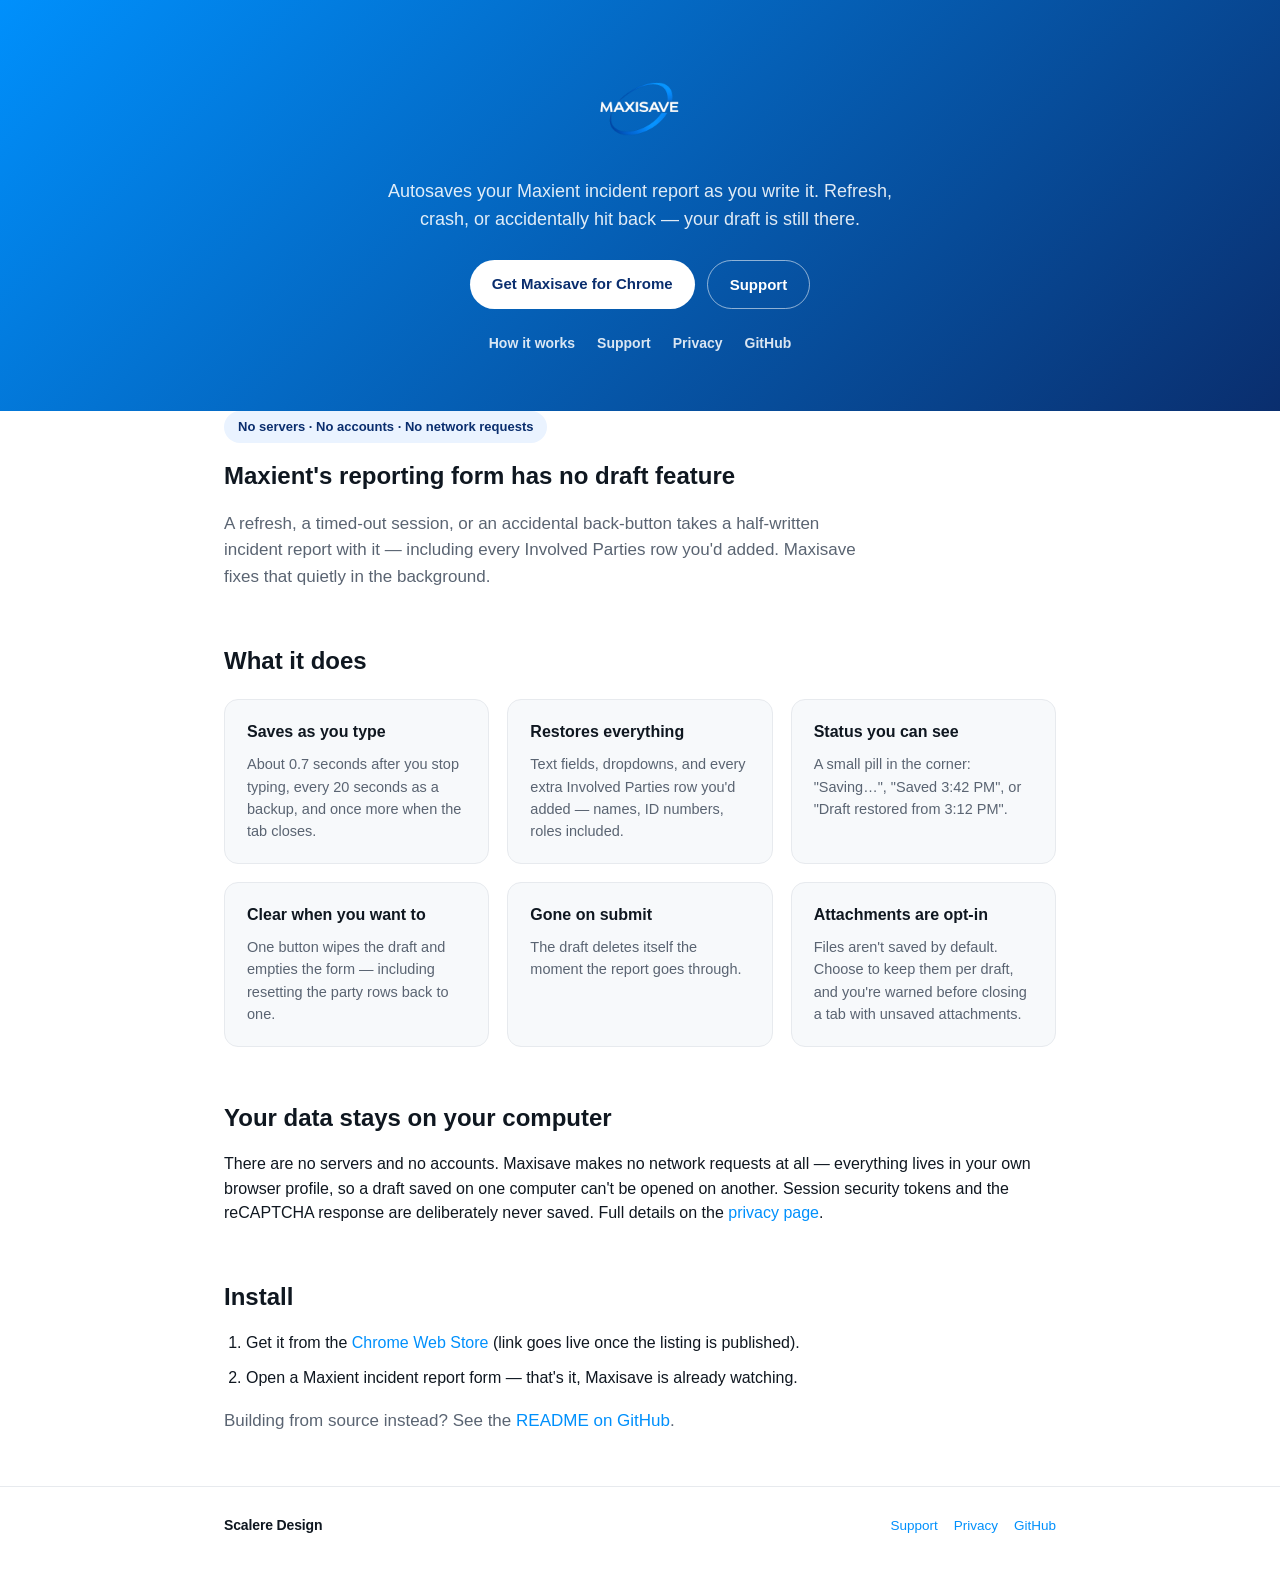
==== docs/index.html @ 933a4d2f "Maxisave v1.0.0 — Chrome extension, homepage, support and privacy pages Autosaves the Maxient incide" ====
<!DOCTYPE html>
<html lang="en">
<head>
<meta charset="utf-8">
<meta name="viewport" content="width=device-width, initial-scale=1">
<title>Maxisave — never lose a report draft again</title>
<meta name="description" content="Maxisave autosaves your in-progress Maxient incident report to your own browser, restores it after a refresh, and clears it when you submit.">
<link rel="icon" href="assets/icon-512.png">
<link rel="stylesheet" href="assets/site.css">
</head>
<body>

<header class="site">
  <div class="wrap">
    <img class="mark" src="assets/logo-transparent.png" alt="Maxisave">
    <p class="tagline">Autosaves your Maxient incident report as you write it. Refresh, crash, or accidentally hit back — your draft is still there.</p>
    <div class="cta-row">
      <a class="btn btn-primary" href="https://chromewebstore.google.com/">Get Maxisave for Chrome</a>
      <a class="btn btn-ghost" href="support.html">Support</a>
    </div>
    <nav class="site">
      <a href="#how-it-works">How it works</a>
      <a href="support.html">Support</a>
      <a href="privacy.html">Privacy</a>
      <a href="https://github.com/eliscalere/MAXISAVE">GitHub</a>
    </nav>
  </div>
</header>

<main class="wrap">

  <section>
    <span class="badge">No servers · No accounts · No network requests</span>
    <h2 style="margin-top:14px;">Maxient's reporting form has no draft feature</h2>
    <p class="lede">
      A refresh, a timed-out session, or an accidental back-button takes a
      half-written incident report with it — including every Involved Parties
      row you'd added. Maxisave fixes that quietly in the background.
    </p>
  </section>

  <section id="how-it-works">
    <h2>What it does</h2>
    <div class="grid">
      <div class="card">
        <h3>Saves as you type</h3>
        <p>About 0.7 seconds after you stop typing, every 20 seconds as a backup, and once more when the tab closes.</p>
      </div>
      <div class="card">
        <h3>Restores everything</h3>
        <p>Text fields, dropdowns, and every extra Involved Parties row you'd added — names, ID numbers, roles included.</p>
      </div>
      <div class="card">
        <h3>Status you can see</h3>
        <p>A small pill in the corner: "Saving…", "Saved 3:42 PM", or "Draft restored from 3:12 PM".</p>
      </div>
      <div class="card">
        <h3>Clear when you want to</h3>
        <p>One button wipes the draft and empties the form — including resetting the party rows back to one.</p>
      </div>
      <div class="card">
        <h3>Gone on submit</h3>
        <p>The draft deletes itself the moment the report goes through.</p>
      </div>
      <div class="card">
        <h3>Attachments are opt-in</h3>
        <p>Files aren't saved by default. Choose to keep them per draft, and you're warned before closing a tab with unsaved attachments.</p>
      </div>
    </div>
  </section>

  <section>
    <h2>Your data stays on your computer</h2>
    <p>
      There are no servers and no accounts. Maxisave makes no network requests
      at all — everything lives in your own browser profile, so a draft saved
      on one computer can't be opened on another. Session security tokens and
      the reCAPTCHA response are deliberately never saved. Full details on the
      <a href="privacy.html">privacy page</a>.
    </p>
  </section>

  <section>
    <h2>Install</h2>
    <ol class="steps">
      <li>Get it from the <a href="https://chromewebstore.google.com/">Chrome Web Store</a> (link goes live once the listing is published).</li>
      <li>Open a Maxient incident report form — that's it, Maxisave is already watching.</li>
    </ol>
    <p class="lede">Building from source instead? See the <a href="https://github.com/eliscalere/MAXISAVE">README on GitHub</a>.</p>
  </section>

</main>

<footer class="site">
  <div class="wrap">
    <div class="credit">
      <!-- TODO: swap in the real Scalere Design wordmark asset once supplied -->
      <span class="wordmark-fallback">Scalere Design</span>
    </div>
    <div class="links">
      <a href="support.html">Support</a>
      <a href="privacy.html">Privacy</a>
      <a href="https://github.com/eliscalere/MAXISAVE">GitHub</a>
    </div>
  </div>
</footer>

</body>
</html>
---- docs/assets/site.css ----
:root {
  --blue-bright: #0090fc;
  --blue-deep: #0a2e6e;
  --ink: #0f1720;
  --paper: #ffffff;
  --muted: #5a6472;
  --line: #e7eaee;
  --card: #f7f9fb;
  --radius: 14px;
  --max: 880px;
}

* { box-sizing: border-box; }

html, body {
  margin: 0;
  padding: 0;
  background: var(--paper);
  color: var(--ink);
  font-family: -apple-system, BlinkMacSystemFont, "Segoe UI", Roboto, Helvetica, Arial, sans-serif;
  line-height: 1.55;
}

a { color: var(--blue-bright); text-decoration: none; }
a:hover, a:focus-visible { text-decoration: underline; }

.wrap { max-width: var(--max); margin: 0 auto; padding: 0 24px; }

header.site {
  background: linear-gradient(135deg, var(--blue-bright), var(--blue-deep));
  color: #fff;
  padding: 64px 0 56px;
}

header.site .wrap { display: flex; flex-direction: column; align-items: center; text-align: center; gap: 18px; }
header.site img.mark { height: 96px; width: auto; }
header.site h1 { font-size: 40px; margin: 0; letter-spacing: 0.01em; }
header.site p.tagline { margin: 0; font-size: 18px; color: rgba(255,255,255,0.88); max-width: 520px; }

nav.site {
  display: flex; gap: 22px; margin-top: 6px; font-size: 14px; font-weight: 600;
}
nav.site a { color: rgba(255,255,255,0.85); }
nav.site a:hover { color: #fff; }

.cta-row { display: flex; gap: 12px; flex-wrap: wrap; justify-content: center; margin-top: 8px; }
.btn {
  display: inline-block; padding: 12px 22px; border-radius: 999px; font-weight: 700;
  font-size: 15px;
}
.btn-primary { background: #fff; color: var(--blue-deep); }
.btn-primary:hover { background: #eef4ff; text-decoration: none; }
.btn-ghost { border: 1.5px solid rgba(255,255,255,0.55); color: #fff; }
.btn-ghost:hover { border-color: #fff; text-decoration: none; }

main { padding: 56px 0 40px; }

section { margin-bottom: 52px; }
section h2 { font-size: 24px; margin: 0 0 14px; }
section h3 { font-size: 17px; margin: 22px 0 8px; }
section p { color: var(--ink); }
.lede { font-size: 17px; color: var(--muted); max-width: 640px; }

.grid {
  display: grid; grid-template-columns: repeat(auto-fit, minmax(230px, 1fr));
  gap: 18px; margin-top: 20px;
}
.card {
  background: var(--card); border: 1px solid var(--line); border-radius: var(--radius);
  padding: 20px 22px;
}
.card h3 { margin-top: 0; font-size: 16px; }
.card p { margin: 0; color: var(--muted); font-size: 14.5px; }

.badge {
  display: inline-flex; align-items: center; gap: 8px; font-size: 13px; font-weight: 700;
  color: var(--blue-deep); background: #eaf3ff; border-radius: 999px; padding: 6px 14px;
}

ol.steps { padding-left: 22px; }
ol.steps li { margin-bottom: 10px; }

code, pre {
  font-family: ui-monospace, SFMono-Regular, Menlo, monospace; font-size: 13.5px;
}
pre {
  background: #0f1720; color: #e7eaee; padding: 14px 16px; border-radius: 10px;
  overflow-x: auto;
}
code.inline {
  background: var(--card); border: 1px solid var(--line); border-radius: 6px;
  padding: 2px 6px;
}

.callout {
  border-left: 4px solid var(--blue-bright); background: var(--card);
  border-radius: 0 var(--radius) var(--radius) 0; padding: 16px 20px;
}
.callout.warn { border-left-color: #d97706; }

footer.site {
  border-top: 1px solid var(--line); padding: 28px 0 40px;
  color: var(--muted); font-size: 13.5px;
}
footer.site .wrap {
  display: flex; align-items: center; justify-content: space-between; flex-wrap: wrap; gap: 14px;
}
footer.site .credit { display: flex; align-items: center; gap: 8px; }
footer.site .credit img { height: 16px; width: auto; }
footer.site .links { display: flex; gap: 16px; }

.wordmark-fallback {
  font-weight: 800; letter-spacing: -0.01em; color: var(--ink); font-size: 14px;
}

@media (prefers-color-scheme: dark) {
  :root { --line: #232a33; --card: #11161d; --muted: #9aa4b2; --ink: #e7eaee; }
  html, body { background: #0b0f14; }
  code.inline { background: #11161d; border-color: #232a33; color: #e7eaee; }
  footer.site { border-top-color: #232a33; }
  .wordmark-fallback { color: #e7eaee; }
  .badge { background: #0f2540; color: #bcdcff; }
  .callout { background: #11161d; }
}

@media (max-width: 560px) {
  header.site h1 { font-size: 30px; }
  header.site img.mark { height: 72px; }
}
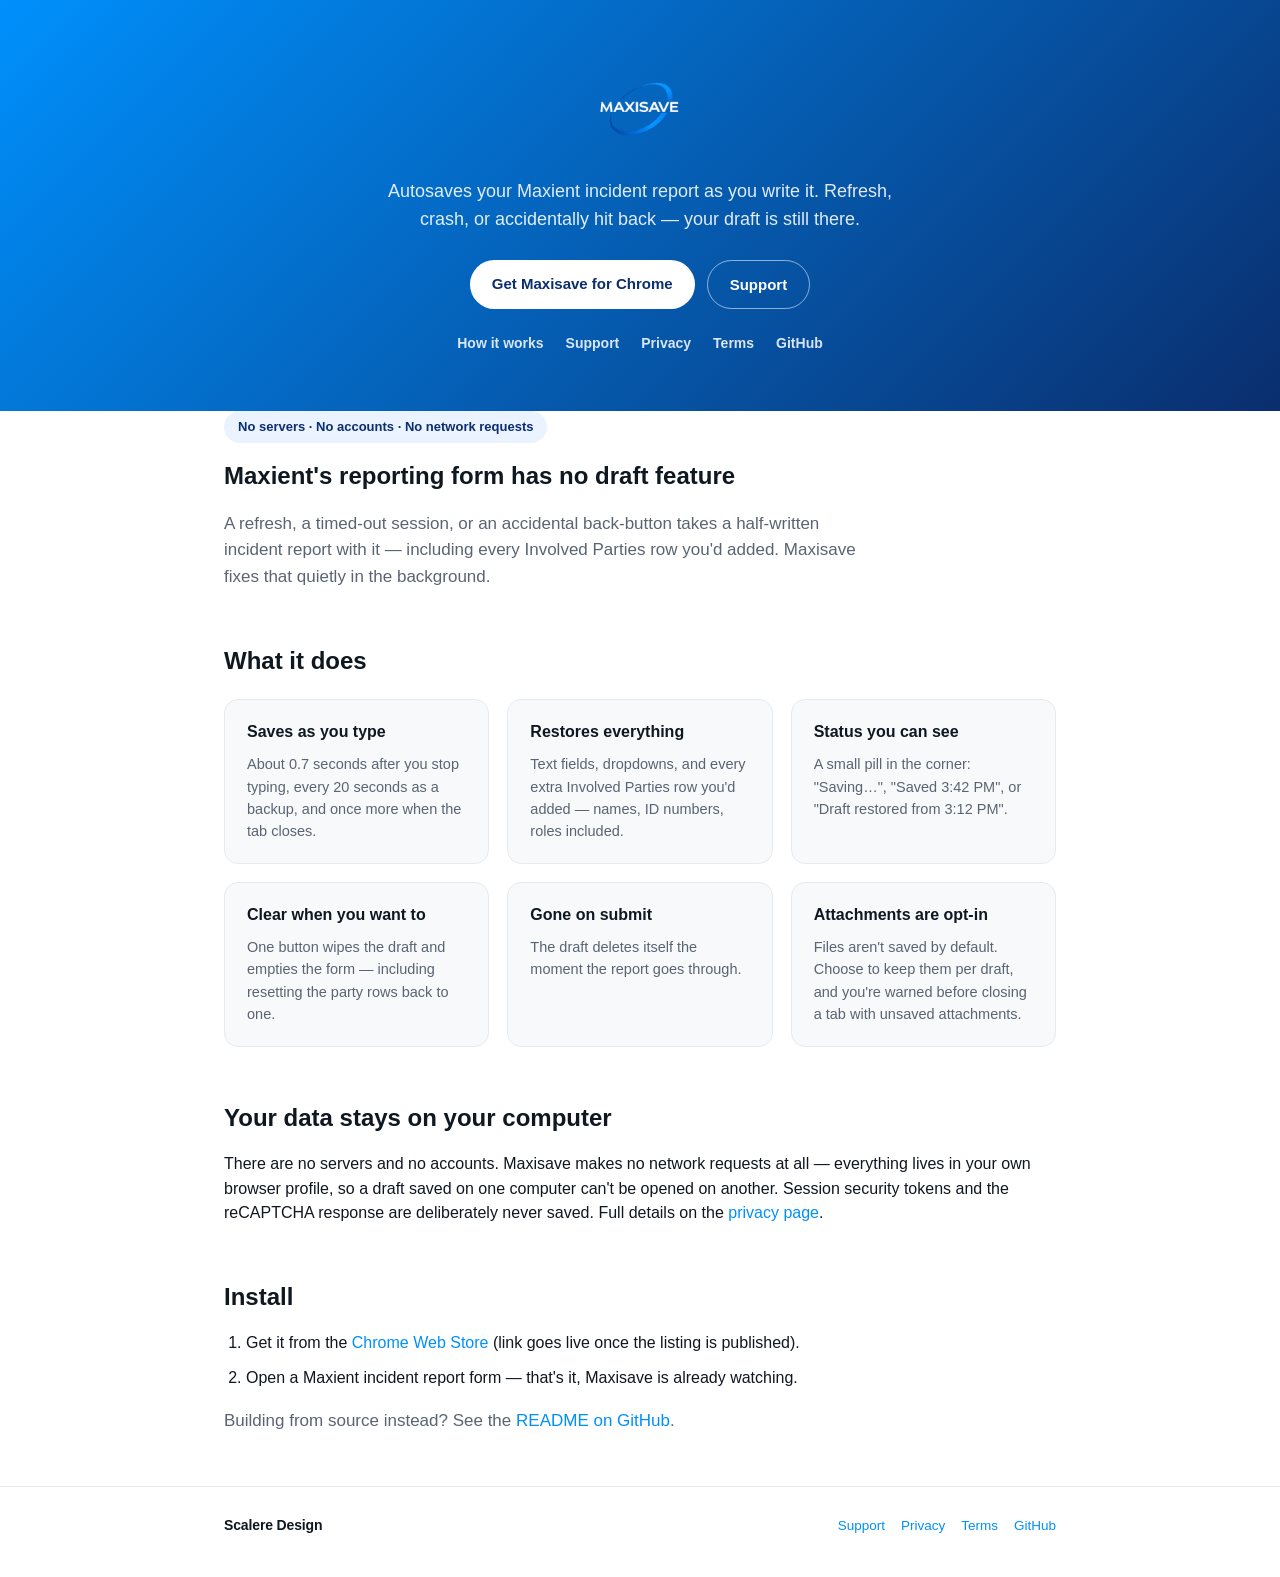
==== commit c0bee581: "Add Terms of Service page, update site nav and stale attachment/privacy claims Adds docs/tos.html (n" ====
--- a/docs/index.html
+++ b/docs/index.html
@@ -22,6 +22,7 @@
       <a href="#how-it-works">How it works</a>
       <a href="support.html">Support</a>
       <a href="privacy.html">Privacy</a>
+      <a href="tos.html">Terms</a>
       <a href="https://github.com/eliscalere/MAXISAVE">GitHub</a>
     </nav>
   </div>
@@ -100,6 +101,7 @@
     <div class="links">
       <a href="support.html">Support</a>
       <a href="privacy.html">Privacy</a>
+      <a href="tos.html">Terms</a>
       <a href="https://github.com/eliscalere/MAXISAVE">GitHub</a>
     </div>
   </div>
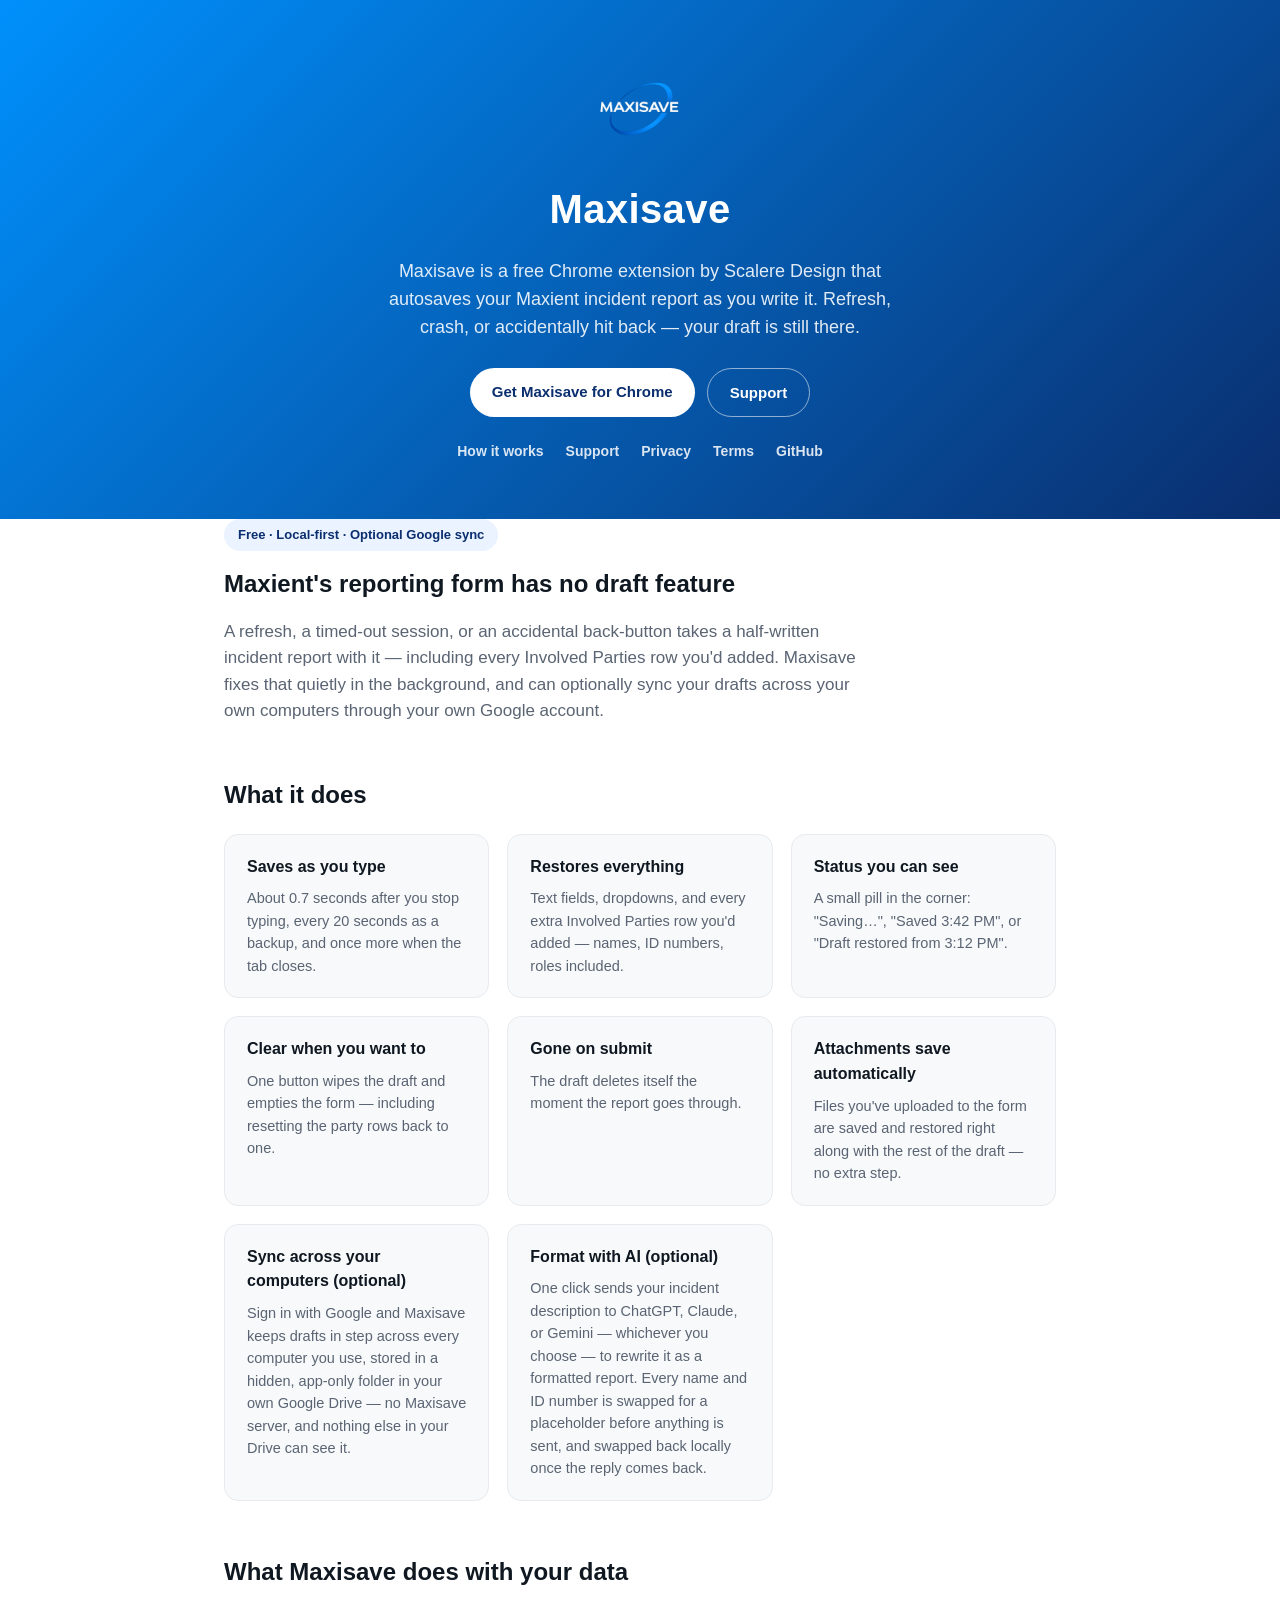
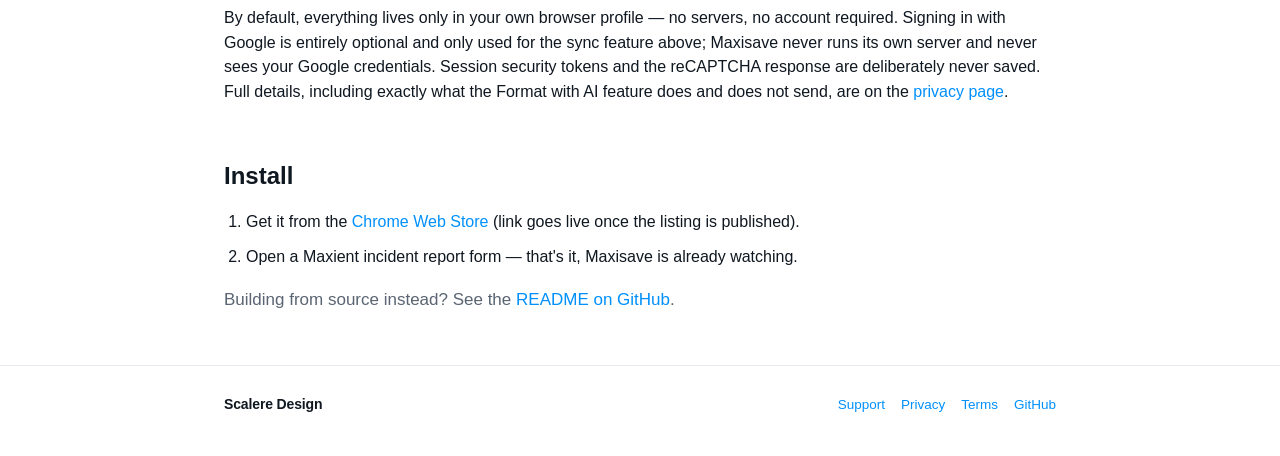
==== commit 284c9bef: "Update homepage to accurately describe current features and app name Homepage still described the pr" ====
--- a/docs/index.html
+++ b/docs/index.html
@@ -5,6 +5,7 @@
 <meta name="viewport" content="width=device-width, initial-scale=1">
 <title>Maxisave — never lose a report draft again</title>
 <meta name="description" content="Maxisave autosaves your in-progress Maxient incident report to your own browser, restores it after a refresh, and clears it when you submit.">
+<meta name="google-site-verification" content="Pc1jF8wEDpzUflb3e9vV8TN9-NvebkmBwI2I11r5iJk" />
 <link rel="icon" href="assets/icon-512.png">
 <link rel="stylesheet" href="assets/site.css">
 </head>
@@ -13,7 +14,8 @@
 <header class="site">
   <div class="wrap">
     <img class="mark" src="assets/logo-transparent.png" alt="Maxisave">
-    <p class="tagline">Autosaves your Maxient incident report as you write it. Refresh, crash, or accidentally hit back — your draft is still there.</p>
+    <h1>Maxisave</h1>
+    <p class="tagline">Maxisave is a free Chrome extension by Scalere Design that autosaves your Maxient incident report as you write it. Refresh, crash, or accidentally hit back — your draft is still there.</p>
     <div class="cta-row">
       <a class="btn btn-primary" href="https://chromewebstore.google.com/">Get Maxisave for Chrome</a>
       <a class="btn btn-ghost" href="support.html">Support</a>
@@ -31,12 +33,14 @@
 <main class="wrap">
 
   <section>
-    <span class="badge">No servers · No accounts · No network requests</span>
+    <span class="badge">Free · Local-first · Optional Google sync</span>
     <h2 style="margin-top:14px;">Maxient's reporting form has no draft feature</h2>
     <p class="lede">
       A refresh, a timed-out session, or an accidental back-button takes a
       half-written incident report with it — including every Involved Parties
-      row you'd added. Maxisave fixes that quietly in the background.
+      row you'd added. Maxisave fixes that quietly in the background, and can
+      optionally sync your drafts across your own computers through your own
+      Google account.
     </p>
   </section>
 
@@ -64,20 +68,30 @@
         <p>The draft deletes itself the moment the report goes through.</p>
       </div>
       <div class="card">
-        <h3>Attachments are opt-in</h3>
-        <p>Files aren't saved by default. Choose to keep them per draft, and you're warned before closing a tab with unsaved attachments.</p>
+        <h3>Attachments save automatically</h3>
+        <p>Files you've uploaded to the form are saved and restored right along with the rest of the draft — no extra step.</p>
+      </div>
+      <div class="card">
+        <h3>Sync across your computers (optional)</h3>
+        <p>Sign in with Google and Maxisave keeps drafts in step across every computer you use, stored in a hidden, app-only folder in your own Google Drive — no Maxisave server, and nothing else in your Drive can see it.</p>
+      </div>
+      <div class="card">
+        <h3>Format with AI (optional)</h3>
+        <p>One click sends your incident description to ChatGPT, Claude, or Gemini — whichever you choose — to rewrite it as a formatted report. Every name and ID number is swapped for a placeholder before anything is sent, and swapped back locally once the reply comes back.</p>
       </div>
     </div>
   </section>
 
   <section>
-    <h2>Your data stays on your computer</h2>
+    <h2>What Maxisave does with your data</h2>
     <p>
-      There are no servers and no accounts. Maxisave makes no network requests
-      at all — everything lives in your own browser profile, so a draft saved
-      on one computer can't be opened on another. Session security tokens and
-      the reCAPTCHA response are deliberately never saved. Full details on the
-      <a href="privacy.html">privacy page</a>.
+      By default, everything lives only in your own browser profile — no
+      servers, no account required. Signing in with Google is entirely
+      optional and only used for the sync feature above; Maxisave never runs
+      its own server and never sees your Google credentials. Session security
+      tokens and the reCAPTCHA response are deliberately never saved. Full
+      details, including exactly what the Format with AI feature does and
+      does not send, are on the <a href="privacy.html">privacy page</a>.
     </p>
   </section>
 
